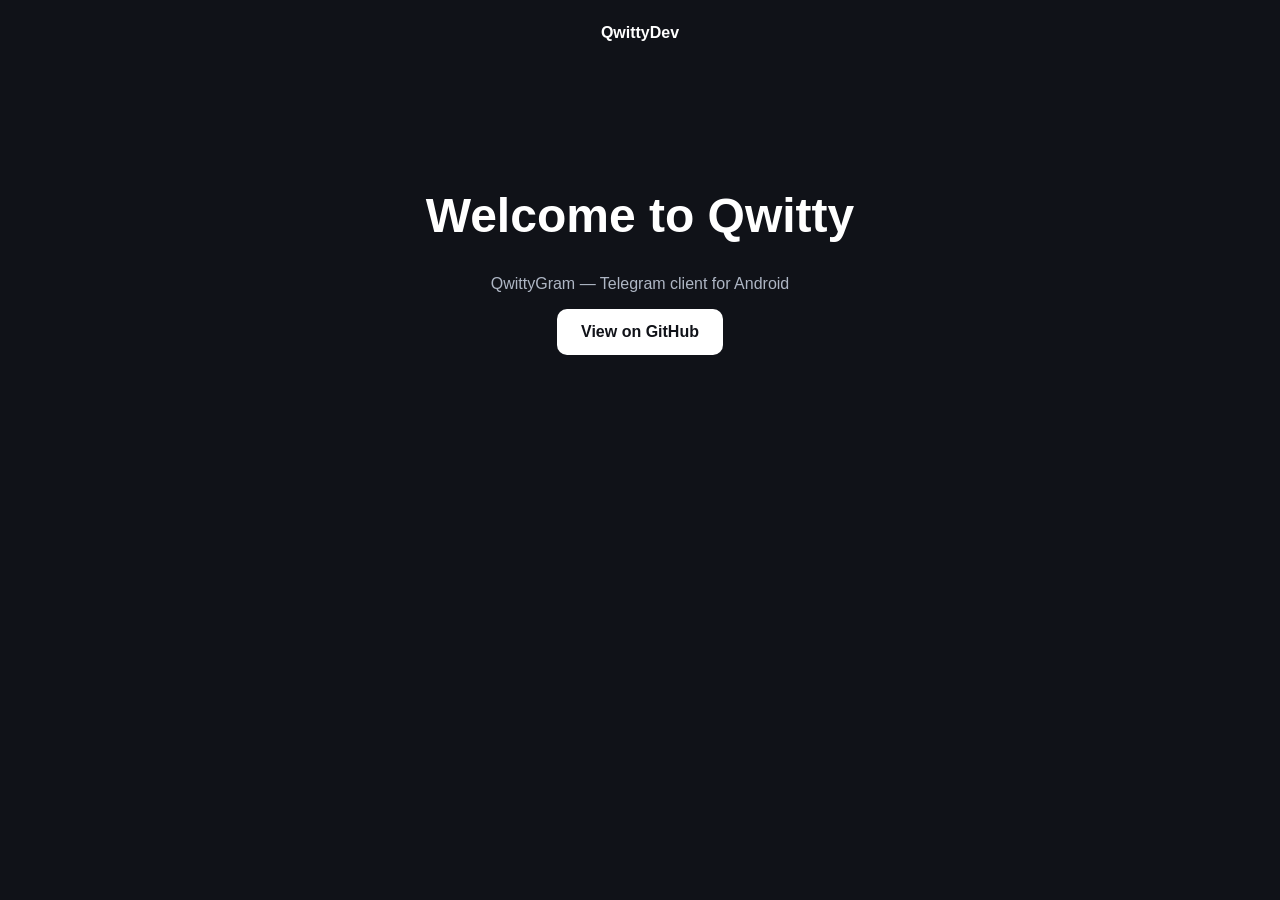
==== index.html @ 85bdf1ce "Create index.html" ====
<!DOCTYPE html>
<html lang="ru">
<head>
  <meta charset="UTF-8">
  <meta name="viewport" content="width=device-width, initial-scale=1">
  <title>Qwitty — Official Website</title>
  <meta name="description" content="QwittyGram — Telegram-клиент для Android. Новости, загрузки и документация.">
  <style>
    body {
      margin: 0;
      font-family: Arial, sans-serif;
      background: #101218;
      color: white;
      text-align: center;
    }
    nav { padding: 24px; font-weight: bold; }
    main { padding: 90px 20px; }
    h1 { font-size: 48px; }
    p { color: #aeb6c4; }
    a.button {
      display: inline-block;
      background: white;
      color: #101218;
      padding: 14px 24px;
      border-radius: 10px;
      text-decoration: none;
      font-weight: bold;
    }
  </style>
</head>
<body>
  <nav>QwittyDev</nav>
  <main>
    <h1>Welcome to Qwitty</h1>
    <p>QwittyGram — Telegram client for Android</p>
    <a class="button" href="https://github.com/QwittyDev">
      View on GitHub
    </a>
  </main>
</body>
</html>
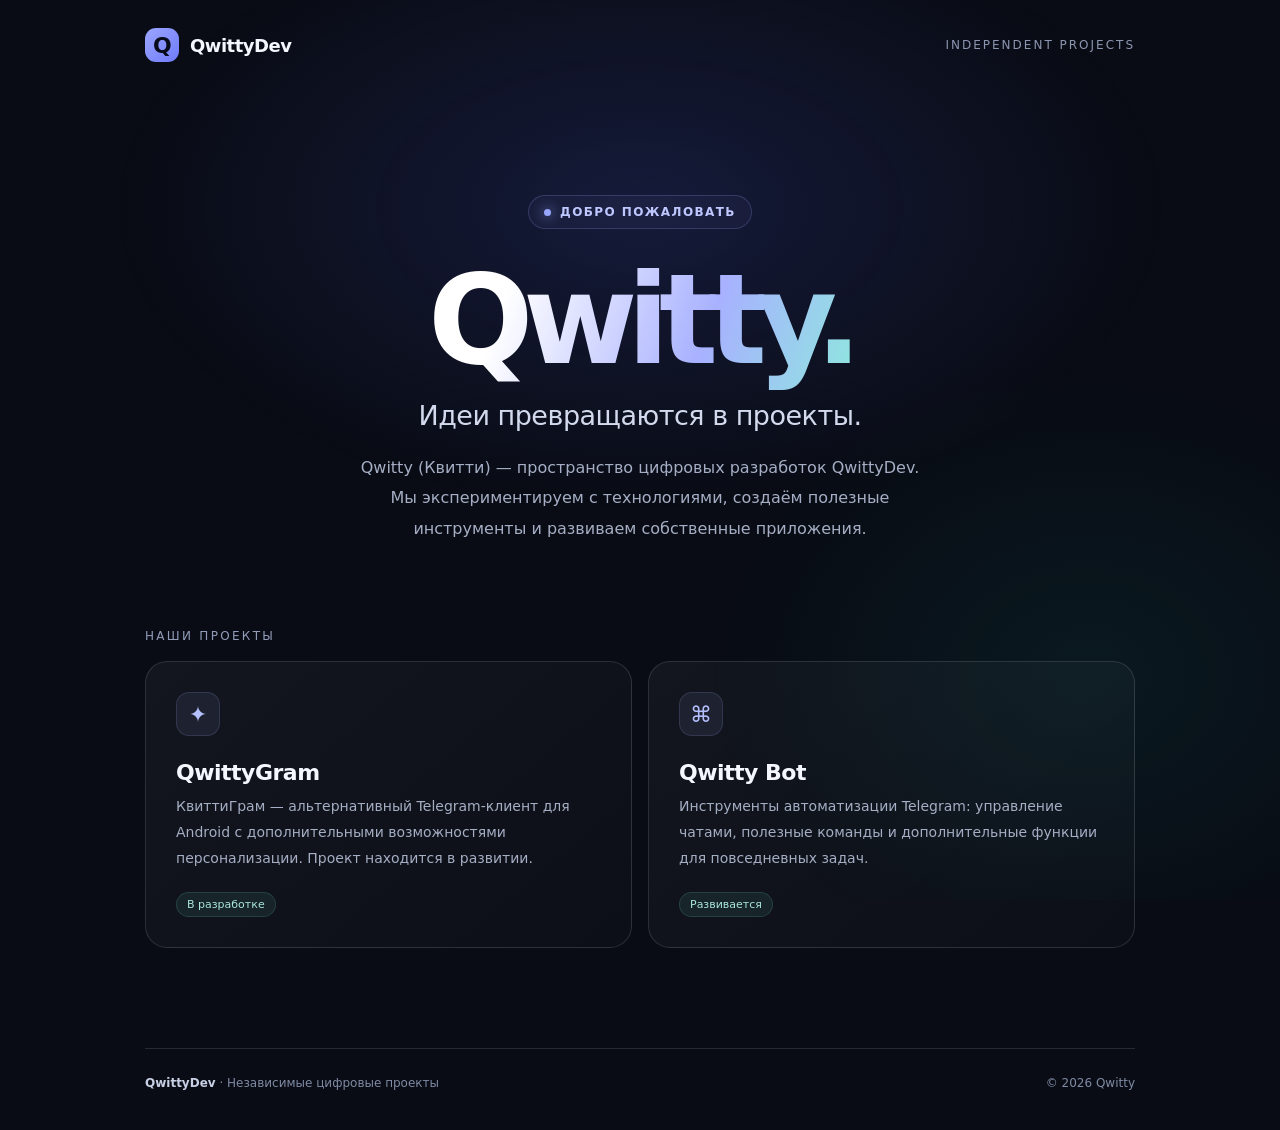
==== commit 99578fa3: "Add files via upload" ====
--- a/index.html
+++ b/index.html
@@ -1,42 +1,48 @@
-
 <!DOCTYPE html>
 <html lang="ru">
 <head>
   <meta charset="UTF-8">
   <meta name="viewport" content="width=device-width, initial-scale=1">
-  <title>Qwitty — Official Website</title>
-  <meta name="description" content="QwittyGram — Telegram-клиент для Android. Новости, загрузки и документация.">
+  <meta name="theme-color" content="#090c14">
+  <meta name="description" content="Qwitty (Квитти) — независимые цифровые проекты QwittyDev. Узнайте о QwittyGram, Telegram-клиенте для Android, и других разработках.">
+  <meta name="robots" content="index, follow">
+  <link rel="canonical" href="https://qwittydev.github.io/">
+  <meta property="og:type" content="website">
+  <meta property="og:title" content="Qwitty — Квитти | QwittyDev">
+  <meta property="og:description" content="QwittyGram и другие цифровые проекты QwittyDev.">
+  <meta property="og:url" content="https://qwittydev.github.io/">
+  <title>Qwitty — Квитти | Официальный сайт QwittyDev</title>
   <style>
-    body {
-      margin: 0;
-      font-family: Arial, sans-serif;
-      background: #101218;
-      color: white;
-      text-align: center;
-    }
-    nav { padding: 24px; font-weight: bold; }
-    main { padding: 90px 20px; }
-    h1 { font-size: 48px; }
-    p { color: #aeb6c4; }
-    a.button {
-      display: inline-block;
-      background: white;
-      color: #101218;
-      padding: 14px 24px;
-      border-radius: 10px;
-      text-decoration: none;
-      font-weight: bold;
-    }
+    :root{color-scheme:dark;--text:#f5f7ff;--muted:#a5aec4;--line:#ffffff20}
+    *{box-sizing:border-box}html{scroll-behavior:smooth}body{margin:0;min-height:100vh;background:#090c14;color:var(--text);font-family:Inter,ui-sans-serif,system-ui,-apple-system,"Segoe UI",sans-serif;overflow-x:hidden}
+    body:before{content:"";position:fixed;inset:0;pointer-events:none;background:radial-gradient(ellipse 55% 45% at 50% 23%,#5463f82b,transparent 75%),radial-gradient(ellipse 40% 45% at 85% 75%,#17b9bd13,transparent 75%)}
+    .wrap{position:relative;max-width:1040px;margin:auto;padding:0 25px}header{display:flex;align-items:center;justify-content:space-between;padding:28px 0} .brand{display:flex;align-items:center;gap:11px;font-size:18px;font-weight:800;letter-spacing:-.5px}.mark{display:grid;place-items:center;width:34px;height:34px;border-radius:11px;background:linear-gradient(135deg,#9ca6ff,#6e7bfa);color:#080b19;font-size:22px;font-weight:900}.header-note{font-size:12px;letter-spacing:2px;text-transform:uppercase;color:#8d96b0}
+    main{padding:105px 0 85px;text-align:center}.eyebrow{display:inline-flex;align-items:center;gap:9px;border:1px solid #a0aafa35;background:#a0aafa0c;border-radius:99px;padding:9px 15px;color:#bec7ff;font-size:12px;font-weight:650;letter-spacing:1.4px;text-transform:uppercase}.dot{height:7px;width:7px;background:#99a6ff;border-radius:50%;box-shadow:0 0 13px #99a6ff}
+    h1{font-size:clamp(64px,12vw,124px);letter-spacing:-.085em;line-height:1.08;margin:25px 0 12px;font-weight:850}.gradient{background:linear-gradient(110deg,#fff 20%,#a8b1ff 65%,#8fe6df);-webkit-background-clip:text;background-clip:text;color:transparent}.sub{font-size:clamp(19px,3vw,27px);font-weight:500;color:#d4daee;letter-spacing:-.5px;margin:0 0 22px}.intro{max-width:570px;margin:0 auto;color:var(--muted);font-size:16px;line-height:1.9}
+    .section-label{font-size:12px;text-transform:uppercase;letter-spacing:2.3px;color:#929cb9;text-align:left;margin:0 0 18px}.cards{display:grid;grid-template-columns:repeat(2,minmax(0,1fr));gap:16px;margin-bottom:100px}.card{text-align:left;padding:30px;border:1px solid var(--line);background:linear-gradient(140deg,#ffffff0b,#ffffff04);border-radius:22px;backdrop-filter:blur(10px);transition:transform .25s,border-color .25s}.card:hover{transform:translateY(-4px);border-color:#9ca6ff70}.symbol{display:grid;place-items:center;width:44px;height:44px;background:#a6b1ff16;color:#b5c0ff;border:1px solid #a6b1ff27;border-radius:13px;font-size:22px}.card h2{font-size:22px;letter-spacing:-.5px;margin:24px 0 9px}.card p{color:var(--muted);font-size:14px;line-height:1.85;margin:0}.status{display:inline-block;color:#a9e8db;background:#66d8c716;border:1px solid #66d8c72a;padding:5px 10px;border-radius:30px;font-size:11px;margin-top:20px}
+    footer{border-top:1px solid var(--line);padding:27px 0 40px;display:flex;align-items:center;justify-content:space-between;gap:12px;color:#7f8aa4;font-size:12px}footer strong{color:#c8d0e5;font-weight:650}
+    @media(max-width:620px){header{padding:20px 0}.header-note{font-size:10px;letter-spacing:1px}main{padding:95px 0 75px}.cards{grid-template-columns:1fr;margin-bottom:65px}.card{padding:25px}footer{flex-direction:column;text-align:center}.intro{font-size:15px}}
+    @media(prefers-reduced-motion:no-preference){main,.cards{animation:rise .75s both}.cards{animation-delay:.15s}@keyframes rise{from{opacity:0;transform:translateY(18px)}to{opacity:1;transform:translateY(0)}}}
   </style>
 </head>
 <body>
-  <nav>QwittyDev</nav>
-  <main>
-    <h1>Welcome to Qwitty</h1>
-    <p>QwittyGram — Telegram client for Android</p>
-    <a class="button" href="https://github.com/QwittyDev">
-      View on GitHub
-    </a>
-  </main>
+  <div class="wrap">
+    <header><div class="brand"><div class="mark" aria-hidden="true">Q</div>QwittyDev</div><div class="header-note">Independent projects</div></header>
+    <main>
+      <div class="eyebrow"><span class="dot"></span> Добро пожаловать</div>
+      <h1><span class="gradient">Qwitty.</span></h1>
+      <p class="sub">Идеи превращаются в проекты.</p>
+      <p class="intro">Qwitty (Квитти) — пространство цифровых разработок QwittyDev. Мы экспериментируем с технологиями, создаём полезные инструменты и развиваем собственные приложения.</p>
+    </main>
+    <section aria-label="Проекты Qwitty">
+      <p class="section-label">Наши проекты</p>
+      <div class="cards">
+        <article class="card"><div class="symbol" aria-hidden="true">✦</div><h2>QwittyGram</h2><p>КвиттиГрам — альтернативный Telegram-клиент для Android с дополнительными возможностями персонализации. Проект находится в развитии.</p><span class="status">В разработке</span></article>
+        <article class="card"><div class="symbol" aria-hidden="true">⌘</div><h2>Qwitty Bot</h2><p>Инструменты автоматизации Telegram: управление чатами, полезные команды и дополнительные функции для повседневных задач.</p><span class="status">Развивается</span></article>
+      </div>
+    </section>
+    <footer><span><strong>QwittyDev</strong> · Независимые цифровые проекты</span><span>© <span id="year">2026</span> Qwitty</span></footer>
+  </div>
+  <script>document.getElementById('year').textContent=new Date().getFullYear();</script>
 </body>
 </html>
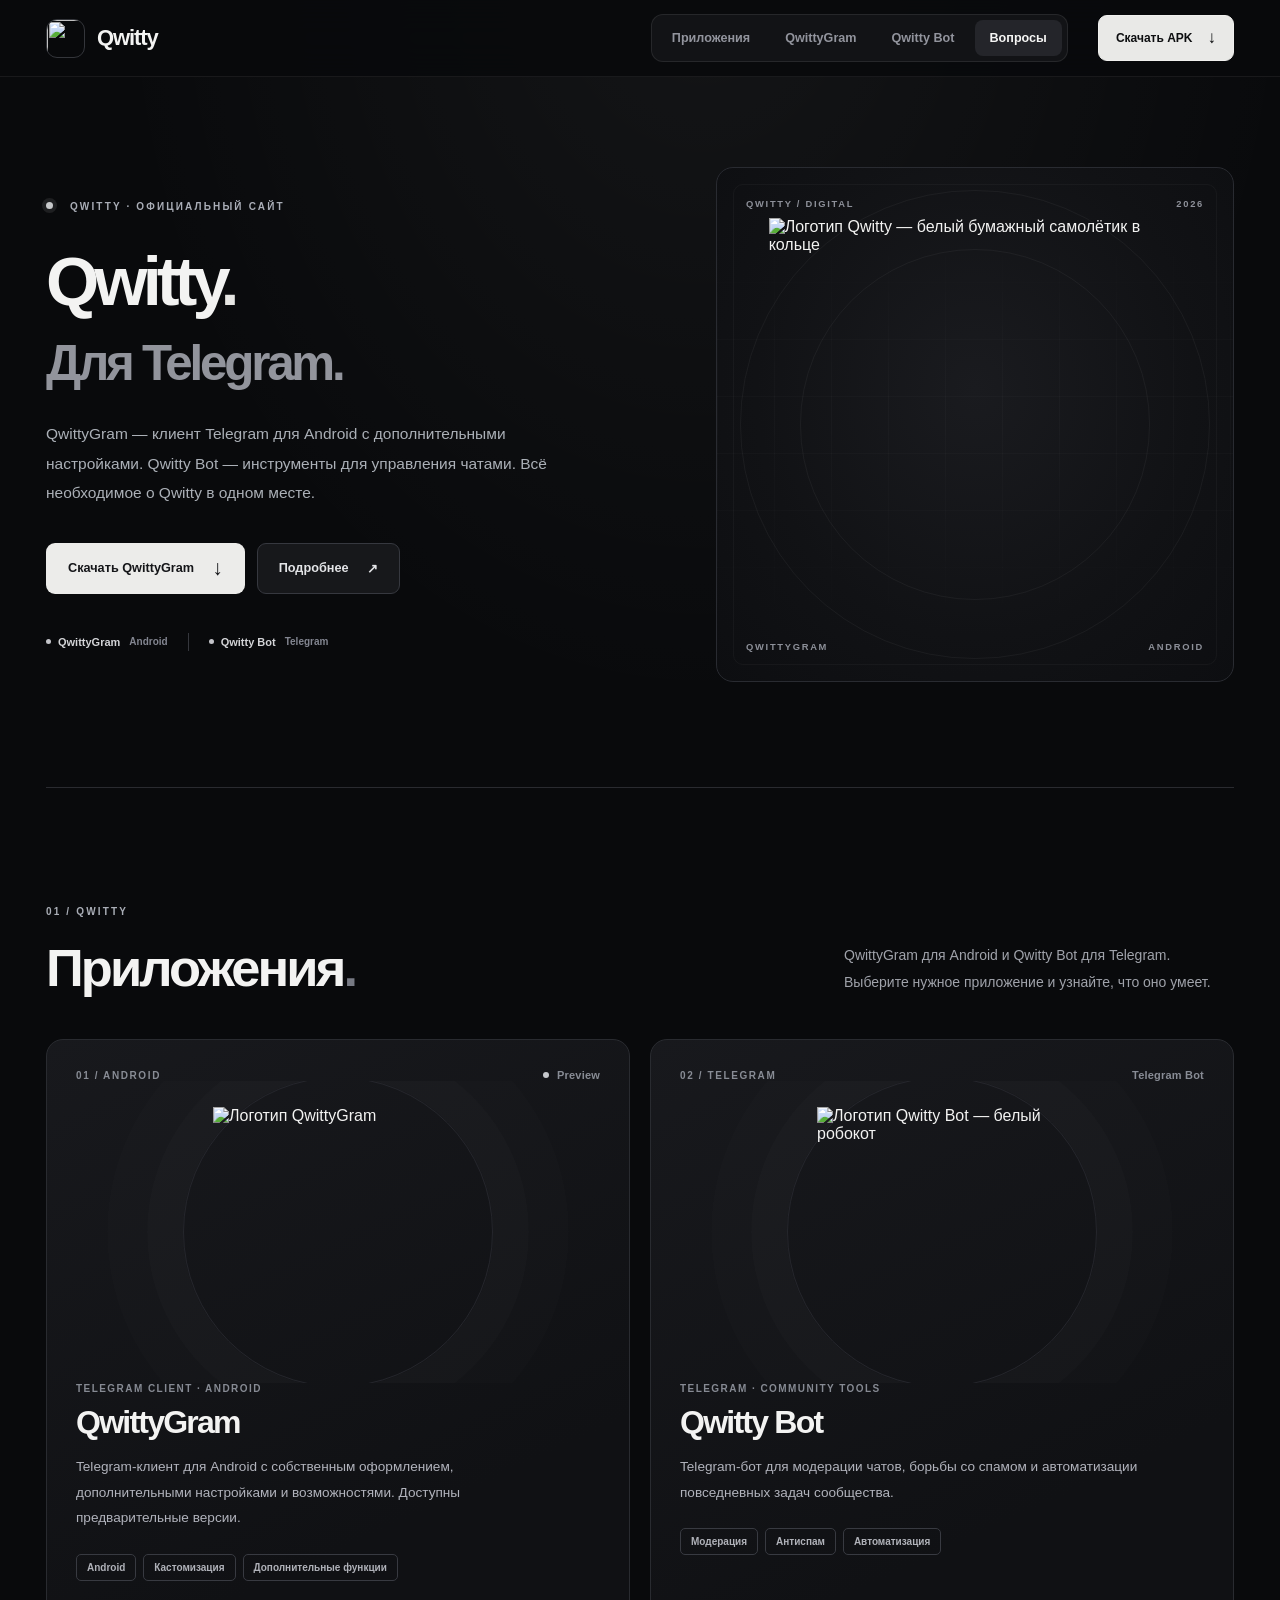
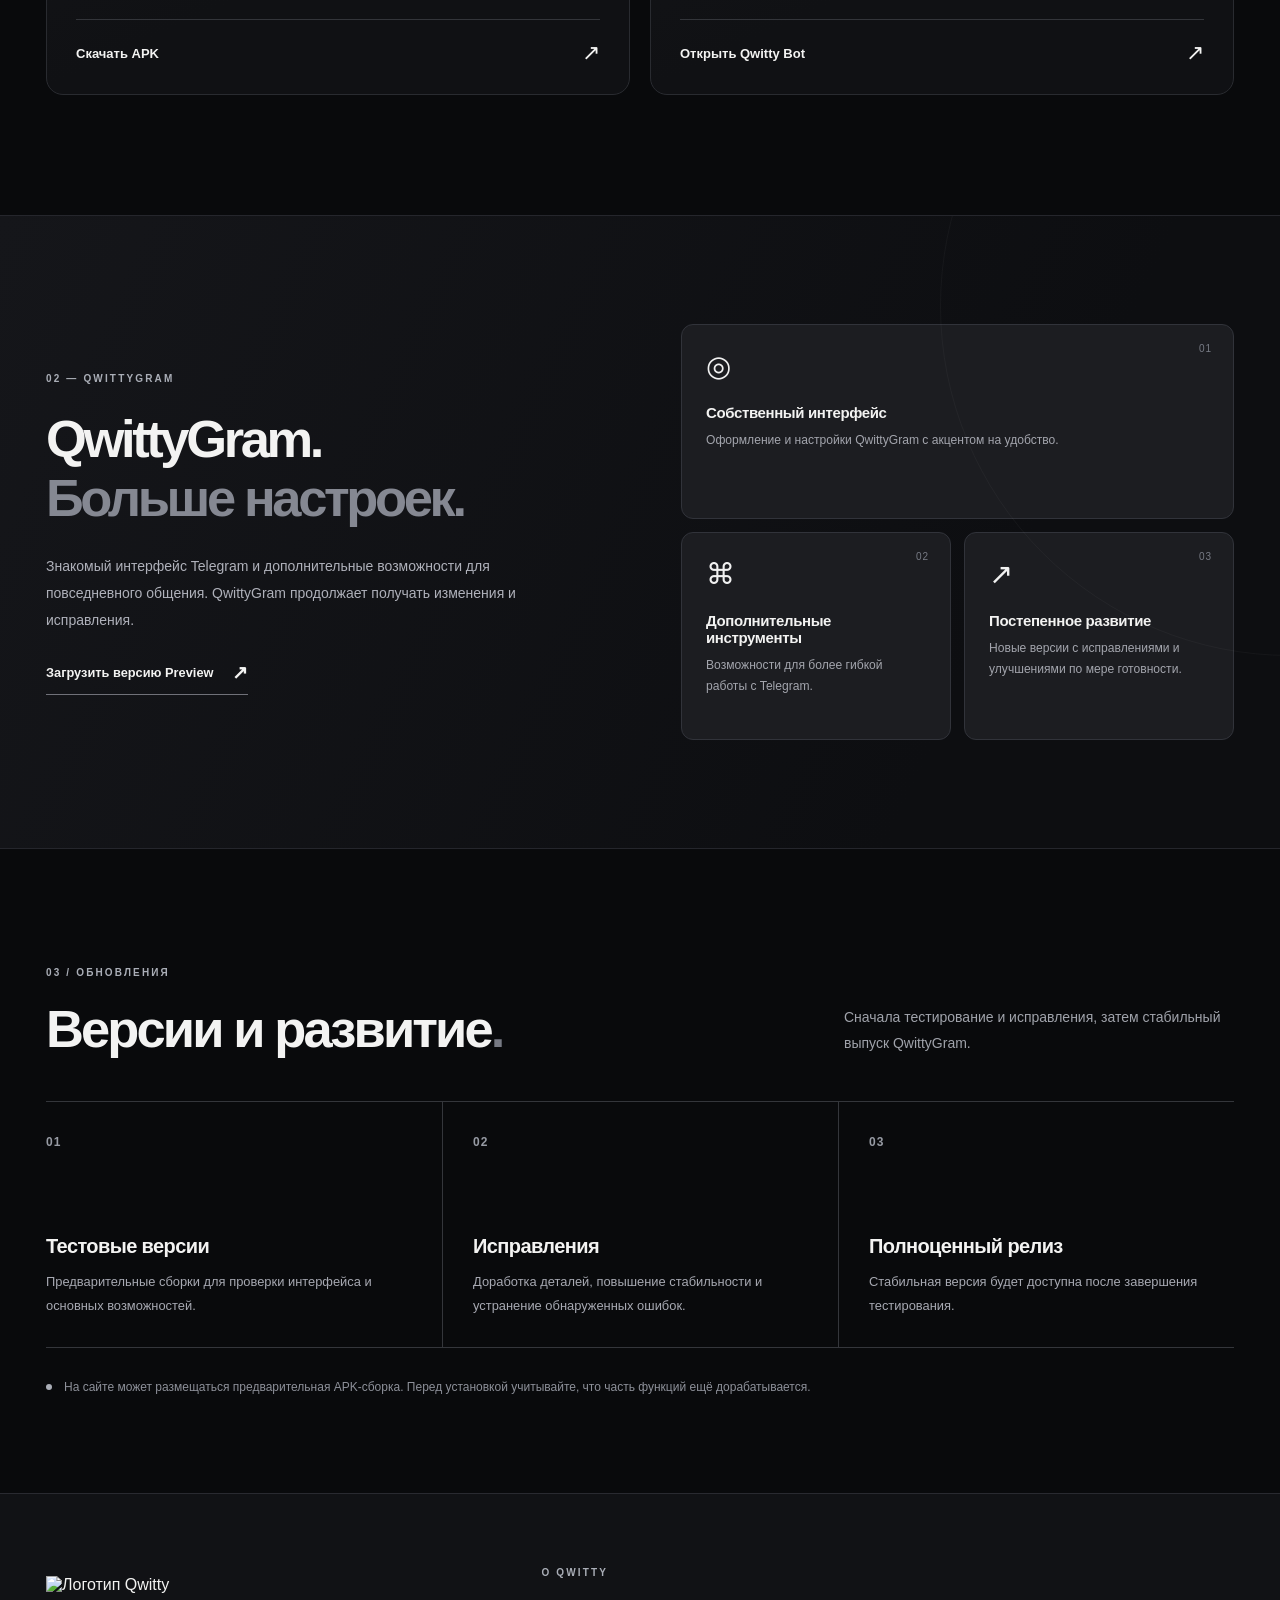
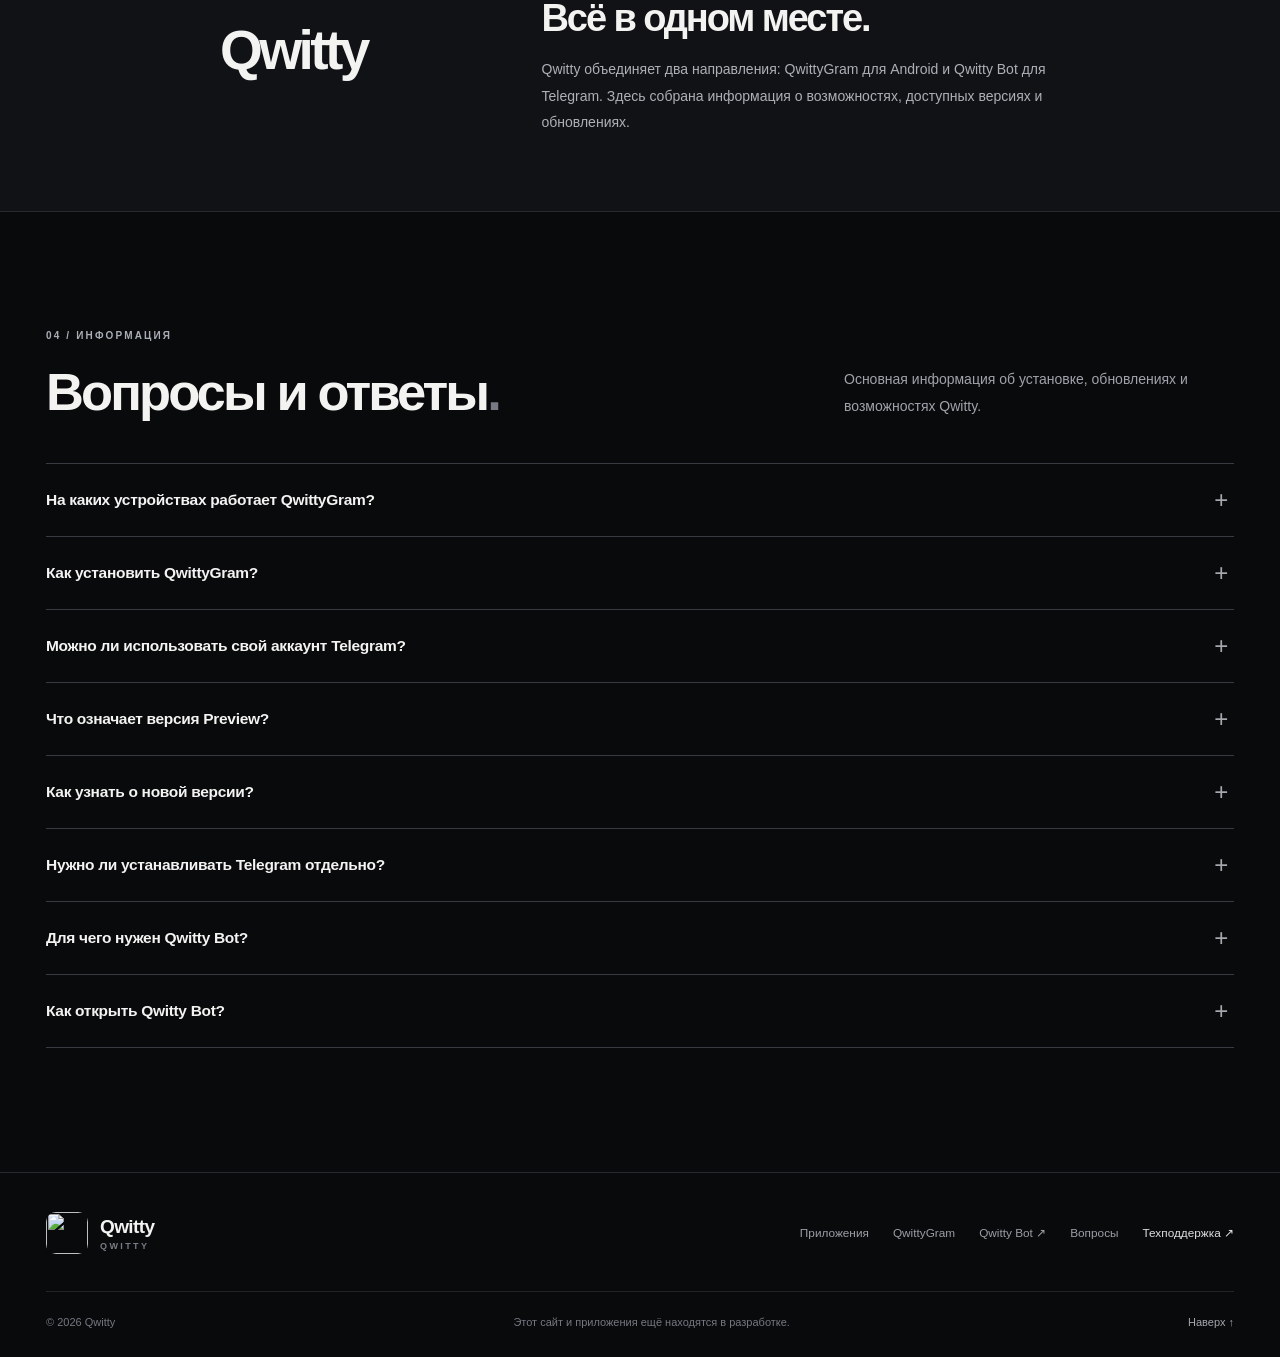
==== commit 5ff74e73: "Add files via upload" ====
--- a/index.html
+++ b/index.html
@@ -1,48 +1,146 @@
-<!DOCTYPE html>
+<!doctype html>
 <html lang="ru">
 <head>
-  <meta charset="UTF-8">
-  <meta name="viewport" content="width=device-width, initial-scale=1">
-  <meta name="theme-color" content="#090c14">
-  <meta name="description" content="Qwitty (Квитти) — независимые цифровые проекты QwittyDev. Узнайте о QwittyGram, Telegram-клиенте для Android, и других разработках.">
-  <meta name="robots" content="index, follow">
-  <link rel="canonical" href="https://qwittydev.github.io/">
-  <meta property="og:type" content="website">
-  <meta property="og:title" content="Qwitty — Квитти | QwittyDev">
-  <meta property="og:description" content="QwittyGram и другие цифровые проекты QwittyDev.">
-  <meta property="og:url" content="https://qwittydev.github.io/">
-  <title>Qwitty — Квитти | Официальный сайт QwittyDev</title>
-  <style>
-    :root{color-scheme:dark;--text:#f5f7ff;--muted:#a5aec4;--line:#ffffff20}
-    *{box-sizing:border-box}html{scroll-behavior:smooth}body{margin:0;min-height:100vh;background:#090c14;color:var(--text);font-family:Inter,ui-sans-serif,system-ui,-apple-system,"Segoe UI",sans-serif;overflow-x:hidden}
-    body:before{content:"";position:fixed;inset:0;pointer-events:none;background:radial-gradient(ellipse 55% 45% at 50% 23%,#5463f82b,transparent 75%),radial-gradient(ellipse 40% 45% at 85% 75%,#17b9bd13,transparent 75%)}
-    .wrap{position:relative;max-width:1040px;margin:auto;padding:0 25px}header{display:flex;align-items:center;justify-content:space-between;padding:28px 0} .brand{display:flex;align-items:center;gap:11px;font-size:18px;font-weight:800;letter-spacing:-.5px}.mark{display:grid;place-items:center;width:34px;height:34px;border-radius:11px;background:linear-gradient(135deg,#9ca6ff,#6e7bfa);color:#080b19;font-size:22px;font-weight:900}.header-note{font-size:12px;letter-spacing:2px;text-transform:uppercase;color:#8d96b0}
-    main{padding:105px 0 85px;text-align:center}.eyebrow{display:inline-flex;align-items:center;gap:9px;border:1px solid #a0aafa35;background:#a0aafa0c;border-radius:99px;padding:9px 15px;color:#bec7ff;font-size:12px;font-weight:650;letter-spacing:1.4px;text-transform:uppercase}.dot{height:7px;width:7px;background:#99a6ff;border-radius:50%;box-shadow:0 0 13px #99a6ff}
-    h1{font-size:clamp(64px,12vw,124px);letter-spacing:-.085em;line-height:1.08;margin:25px 0 12px;font-weight:850}.gradient{background:linear-gradient(110deg,#fff 20%,#a8b1ff 65%,#8fe6df);-webkit-background-clip:text;background-clip:text;color:transparent}.sub{font-size:clamp(19px,3vw,27px);font-weight:500;color:#d4daee;letter-spacing:-.5px;margin:0 0 22px}.intro{max-width:570px;margin:0 auto;color:var(--muted);font-size:16px;line-height:1.9}
-    .section-label{font-size:12px;text-transform:uppercase;letter-spacing:2.3px;color:#929cb9;text-align:left;margin:0 0 18px}.cards{display:grid;grid-template-columns:repeat(2,minmax(0,1fr));gap:16px;margin-bottom:100px}.card{text-align:left;padding:30px;border:1px solid var(--line);background:linear-gradient(140deg,#ffffff0b,#ffffff04);border-radius:22px;backdrop-filter:blur(10px);transition:transform .25s,border-color .25s}.card:hover{transform:translateY(-4px);border-color:#9ca6ff70}.symbol{display:grid;place-items:center;width:44px;height:44px;background:#a6b1ff16;color:#b5c0ff;border:1px solid #a6b1ff27;border-radius:13px;font-size:22px}.card h2{font-size:22px;letter-spacing:-.5px;margin:24px 0 9px}.card p{color:var(--muted);font-size:14px;line-height:1.85;margin:0}.status{display:inline-block;color:#a9e8db;background:#66d8c716;border:1px solid #66d8c72a;padding:5px 10px;border-radius:30px;font-size:11px;margin-top:20px}
-    footer{border-top:1px solid var(--line);padding:27px 0 40px;display:flex;align-items:center;justify-content:space-between;gap:12px;color:#7f8aa4;font-size:12px}footer strong{color:#c8d0e5;font-weight:650}
-    @media(max-width:620px){header{padding:20px 0}.header-note{font-size:10px;letter-spacing:1px}main{padding:95px 0 75px}.cards{grid-template-columns:1fr;margin-bottom:65px}.card{padding:25px}footer{flex-direction:column;text-align:center}.intro{font-size:15px}}
-    @media(prefers-reduced-motion:no-preference){main,.cards{animation:rise .75s both}.cards{animation-delay:.15s}@keyframes rise{from{opacity:0;transform:translateY(18px)}to{opacity:1;transform:translateY(0)}}}
-  </style>
+<meta charset="utf-8"/>
+<meta content="width=device-width, initial-scale=1" name="viewport"/>
+<meta content="#090a0c" name="theme-color"/>
+<meta content="dark" name="color-scheme"/>
+<meta content="Qwitty (Квитти) — QwittyGram для Android и Qwitty Bot для Telegram. Описание возможностей, версии приложения и ответы на вопросы." name="description"/>
+<meta content="index, follow, max-image-preview:large" name="robots"/>
+<meta content="Qwitty" name="author"/>
+<meta content="website" property="og:type"/>
+<meta content="ru_RU" property="og:locale"/>
+<meta content="Qwitty" property="og:site_name"/>
+<meta content="Qwitty — QwittyGram и Qwitty Bot" property="og:title"/>
+<meta content="QwittyGram для Android и Qwitty Bot для Telegram. Приложения, обновления и информация." property="og:description"/>
+<meta content="https://qwittydev.github.io/" property="og:url"/>
+<meta content="https://qwittydev.github.io/assets/og-cover.jpg" property="og:image"/>
+<meta content="summary_large_image" name="twitter:card"/>
+<link href="https://qwittydev.github.io/" rel="canonical"/>
+<link href="./assets/favicon.png" rel="icon" type="image/png"/>
+<link href="./assets/favicon.png" rel="apple-touch-icon"/>
+<link as="image" href="./assets/qwittygram.webp" rel="preload" type="image/webp"/>
+<title>Qwitty — Квитти | QwittyGram и Qwitty Bot</title>
+<link href="./style.css" rel="stylesheet"/>
+<script defer="" src="./script.js"></script>
+<script type="application/ld+json">{"@context":"https://schema.org","@type":"WebSite","name":"Qwitty","alternateName":["Квитти","QwittyGram"],"url":"https://qwittydev.github.io/","description":"QwittyGram для Android и Qwitty Bot для Telegram"}</script>
 </head>
 <body>
-  <div class="wrap">
-    <header><div class="brand"><div class="mark" aria-hidden="true">Q</div>QwittyDev</div><div class="header-note">Independent projects</div></header>
-    <main>
-      <div class="eyebrow"><span class="dot"></span> Добро пожаловать</div>
-      <h1><span class="gradient">Qwitty.</span></h1>
-      <p class="sub">Идеи превращаются в проекты.</p>
-      <p class="intro">Qwitty (Квитти) — пространство цифровых разработок QwittyDev. Мы экспериментируем с технологиями, создаём полезные инструменты и развиваем собственные приложения.</p>
-    </main>
-    <section aria-label="Проекты Qwitty">
-      <p class="section-label">Наши проекты</p>
-      <div class="cards">
-        <article class="card"><div class="symbol" aria-hidden="true">✦</div><h2>QwittyGram</h2><p>КвиттиГрам — альтернативный Telegram-клиент для Android с дополнительными возможностями персонализации. Проект находится в развитии.</p><span class="status">В разработке</span></article>
-        <article class="card"><div class="symbol" aria-hidden="true">⌘</div><h2>Qwitty Bot</h2><p>Инструменты автоматизации Telegram: управление чатами, полезные команды и дополнительные функции для повседневных задач.</p><span class="status">Развивается</span></article>
-      </div>
-    </section>
-    <footer><span><strong>QwittyDev</strong> · Независимые цифровые проекты</span><span>© <span id="year">2026</span> Qwitty</span></footer>
-  </div>
-  <script>document.getElementById('year').textContent=new Date().getFullYear();</script>
+<a class="skip-link" href="#content">Перейти к содержимому</a>
+<div aria-hidden="true" class="scroll-progress"></div>
+<header class="header" id="top">
+<div class="container header-inner">
+<a aria-label="Qwitty — главная" class="brand" href="#top">
+<img alt="" height="38" src="./assets/qwittygram.webp" width="38"/><span>Qwitty</span>
+</a>
+<nav aria-label="Основная навигация" class="nav">
+<a href="#products">Приложения</a>
+<a href="#qwittygram">QwittyGram</a>
+<a href="#qwittybot">Qwitty Bot</a>
+<a href="#faq">Вопросы</a>
+</nav>
+<div class="nav-right">
+<a class="header-download apk-link" download="QwittyGram.apk" href="./QwittyGram.apk">Скачать APK <span aria-hidden="true">↓</span></a>
+<button aria-controls="mobile-nav" aria-expanded="false" aria-label="Открыть меню" class="menu-toggle" type="button"><span></span><span></span></button>
+</div>
+</div>
+<nav aria-label="Мобильное меню" class="mobile-nav" hidden="" id="mobile-nav">
+<a href="#products">Приложения</a><a href="#qwittygram">QwittyGram</a><a href="#qwittybot">Qwitty Bot</a><a href="#faq">Вопросы</a><a class="apk-link" download="QwittyGram.apk" href="./QwittyGram.apk">Скачать APK ↓</a>
+</nav>
+</header>
+<main id="content">
+<section aria-labelledby="hero-heading" class="hero container">
+<div class="hero-copy fade-in">
+<div class="section-kicker"><span class="signal"></span> QWITTY · ОФИЦИАЛЬНЫЙ САЙТ</div>
+<h1 id="hero-heading">Qwitty<span class="hero-separator">.</span><br/><span>Для Telegram.</span></h1>
+<p class="hero-description">QwittyGram — клиент Telegram для Android с дополнительными настройками. Qwitty Bot — инструменты для управления чатами. Всё необходимое о Qwitty в одном месте.</p>
+<div class="hero-actions">
+<a class="btn btn-white apk-link" download="QwittyGram.apk" href="./QwittyGram.apk">Скачать QwittyGram <span aria-hidden="true" class="download-icon">↓</span></a>
+<a class="btn btn-dark" href="#products">Подробнее <span aria-hidden="true">↗</span></a>
+</div>
+<div aria-label="Направления Qwitty" class="hero-meta"><span><span class="meta-bullet"></span> QwittyGram <small>Android</small></span><span class="hero-meta-divider"></span><span><span class="meta-bullet"></span> Qwitty Bot <small>Telegram</small></span></div>
+</div>
+<div aria-label="Логотип Qwitty" class="hero-image fade-in">
+<div class="hero-image-top"><span>QWITTY / DIGITAL</span><span>2026</span></div>
+<div class="orb orb-one"></div><div class="orb orb-two"></div>
+<img alt="Логотип Qwitty — белый бумажный самолётик в кольце" height="560" src="./assets/qwittygram.webp" width="560"/>
+<div class="hero-image-bottom"><span>QWITTYGRAM</span><span>ANDROID</span></div>
+</div>
+</section>
+<div class="container"><div class="fine-divider"></div></div>
+<section class="section container products-section" id="products">
+<div class="section-head reveal"><div><p class="section-kicker">01 / QWITTY</p><h2>Приложения<span class="muted-period">.</span></h2></div><p class="section-intro">QwittyGram для Android и Qwitty Bot для Telegram. Выберите нужное приложение и узнайте, что оно умеет.</p></div>
+<div class="product-cards">
+<article class="product-card card-gram reveal">
+<div class="card-top"><span>01 / ANDROID</span><span class="card-status"><span class="mini-dot"></span> Preview</span></div>
+<div class="card-art gram-art"><div class="art-ring"></div><img alt="Логотип QwittyGram" height="300" loading="lazy" src="./assets/qwittygram.webp" width="300"/></div>
+<div class="card-content"><p class="overline">TELEGRAM CLIENT · ANDROID</p><h3>QwittyGram</h3><p>Telegram-клиент для Android с собственным оформлением, дополнительными настройками и возможностями. Доступны предварительные версии.</p>
+<div class="chips"><span>Android</span><span>Кастомизация</span><span>Дополнительные функции</span></div>
+<a class="card-action apk-link" download="QwittyGram.apk" href="./QwittyGram.apk">Скачать APK <span aria-hidden="true">↗</span></a>
+</div>
+</article>
+<article class="product-card card-bot reveal" id="qwittybot">
+<div class="card-top"><span>02 / TELEGRAM</span><span class="card-status">Telegram Bot</span></div>
+<div class="card-art bot-art"><div class="art-ring"></div><img alt="Логотип Qwitty Bot — белый робокот" height="300" loading="lazy" src="./assets/qwittybot.webp" width="300"/></div>
+<div class="card-content"><p class="overline">TELEGRAM · COMMUNITY TOOLS</p><h3>Qwitty Bot</h3><p>Telegram-бот для модерации чатов, борьбы со спамом и автоматизации повседневных задач сообщества.</p>
+<div class="chips"><span>Модерация</span><span>Антиспам</span><span>Автоматизация</span></div>
+<a class="card-action" href="https://t.me/Qwitty_bot" rel="noopener noreferrer" target="_blank">Открыть Qwitty Bot <span aria-hidden="true">↗</span></a>
+</div>
+</article>
+</div>
+</section>
+<section class="spotlight-section" id="qwittygram">
+<div class="container spotlight-layout">
+<div class="spotlight-copy reveal">
+<p class="section-kicker">02 — QWITTYGRAM</p>
+<h2>QwittyGram.<br/><span>Больше настроек.</span></h2>
+<p class="spotlight-lead">Знакомый интерфейс Telegram и дополнительные возможности для повседневного общения. QwittyGram продолжает получать изменения и исправления.</p>
+<a class="text-arrow apk-link" download="QwittyGram.apk" href="./QwittyGram.apk">Загрузить версию Preview <span aria-hidden="true">↗</span></a>
+</div>
+<div class="spotlight-panels reveal">
+<div class="feature-panel"><span class="feature-number">01</span><div class="feature-icon">◎</div><h3>Собственный интерфейс</h3><p>Оформление и настройки QwittyGram с акцентом на удобство.</p></div>
+<div class="feature-panel"><span class="feature-number">02</span><div class="feature-icon">⌘</div><h3>Дополнительные инструменты</h3><p>Возможности для более гибкой работы с Telegram.</p></div>
+<div class="feature-panel"><span class="feature-number">03</span><div class="feature-icon">↗</div><h3>Постепенное развитие</h3><p>Новые версии с исправлениями и улучшениями по мере готовности.</p></div>
+</div>
+</div>
+</section>
+<section class="section container process-section" id="development">
+<div class="section-head reveal"><div><p class="section-kicker">03 / ОБНОВЛЕНИЯ</p><h2>Версии и развитие<span class="muted-period">.</span></h2></div><p class="section-intro">Сначала тестирование и исправления, затем стабильный выпуск QwittyGram.</p></div>
+<div class="process-grid">
+<article class="process-card reveal"><span class="process-num">01</span><div><h3>Тестовые версии</h3><p>Предварительные сборки для проверки интерфейса и основных возможностей.</p></div></article>
+<article class="process-card reveal"><span class="process-num">02</span><div><h3>Исправления</h3><p>Доработка деталей, повышение стабильности и устранение обнаруженных ошибок.</p></div></article>
+<article class="process-card reveal"><span class="process-num">03</span><div><h3>Полноценный релиз</h3><p>Стабильная версия будет доступна после завершения тестирования.</p></div></article>
+</div>
+<div class="notice-inline reveal"><div class="notice-indicator"></div><p>На сайте может размещаться предварительная APK-сборка. Перед установкой учитывайте, что часть функций ещё дорабатывается.</p></div>
+</section>
+<section aria-label="О Qwitty" class="identity-section">
+<div class="container identity-layout">
+<div class="identity-brand reveal"><img alt="Логотип Qwitty" height="154" loading="lazy" src="./assets/qwittygram.webp" width="154"/><span>Qwitty</span></div>
+<div class="identity-copy reveal"><p class="section-kicker">О QWITTY</p><h2>Всё в одном месте.</h2><p>Qwitty объединяет два направления: QwittyGram для Android и Qwitty Bot для Telegram. Здесь собрана информация о возможностях, доступных версиях и обновлениях.</p></div>
+</div>
+</section>
+<section class="section container faq-section" id="faq">
+<div class="section-head reveal"><div><p class="section-kicker">04 / ИНФОРМАЦИЯ</p><h2>Вопросы и ответы<span class="muted-period">.</span></h2></div><p class="section-intro">Основная информация об установке, обновлениях и возможностях Qwitty.</p></div>
+<div class="faq-list reveal">
+<details><summary>На каких устройствах работает QwittyGram?<span aria-hidden="true" class="faq-symbol">+</span></summary><div class="faq-answer">QwittyGram предназначен для устройств на Android. Поддерживаемые версии Android могут отличаться в зависимости от сборки.</div></details>
+<details><summary>Как установить QwittyGram?<span aria-hidden="true" class="faq-symbol">+</span></summary><div class="faq-answer">Скачайте APK с этого сайта, откройте его на Android и подтвердите установку. При необходимости система попросит разрешить установку из выбранного источника.</div></details>
+<details><summary>Можно ли использовать свой аккаунт Telegram?<span aria-hidden="true" class="faq-symbol">+</span></summary><div class="faq-answer">Да, QwittyGram работает как альтернативный клиент Telegram. Вход выполняется через авторизацию Telegram, которая может потребовать подтверждение аккаунта.</div></details>
+<details><summary>Что означает версия Preview?<span aria-hidden="true" class="faq-symbol">+</span></summary><div class="faq-answer">Это предварительная сборка. Отдельные функции могут меняться или работать нестабильно. Стабильный выпуск появится после тестирования.</div></details>
+<details><summary>Как узнать о новой версии?<span aria-hidden="true" class="faq-symbol">+</span></summary><div class="faq-answer">Актуальная сборка QwittyGram будет размещаться здесь. Проверяйте версию приложения перед установкой обновления.</div></details>
+<details><summary>Нужно ли устанавливать Telegram отдельно?<span aria-hidden="true" class="faq-symbol">+</span></summary><div class="faq-answer">Для обычной работы QwittyGram отдельное приложение Telegram не требуется. При этом оба клиента могут использовать один и тот же аккаунт.</div></details>
+<details><summary>Для чего нужен Qwitty Bot?<span aria-hidden="true" class="faq-symbol">+</span></summary><div class="faq-answer">Qwitty Bot помогает с модерацией Telegram-сообществ, антиспамом и автоматизацией действий в чатах.</div></details>
+<details><summary>Как открыть Qwitty Bot?<span aria-hidden="true" class="faq-symbol">+</span></summary><div class="faq-answer">Перейдите в Telegram по адресу <a href="https://t.me/Qwitty_bot" rel="noopener noreferrer" target="_blank">@Qwitty_bot ↗</a> и нажмите «Запустить».</div></details>
+</div>
+</section>
+
+</main>
+<footer class="footer">
+<div class="container footer-main">
+<a class="footer-brand" href="#top"><img alt="" height="42" src="./assets/qwittygram.webp" width="42"/><span>Qwitty<small>QWITTY</small></span></a>
+<nav aria-label="Ссылки внизу сайта" class="footer-links"><a href="#products">Приложения</a><a href="#qwittygram">QwittyGram</a><a href="https://t.me/Qwitty_bot" rel="noopener noreferrer" target="_blank">Qwitty Bot ↗</a><a href="#faq">Вопросы</a><a href="https://t.me/QwittySupport" rel="noopener noreferrer" target="_blank">Техподдержка ↗</a></nav>
+</div>
+<div class="container footer-bottom"><span>© <span id="year">2026</span> Qwitty</span><span>Этот сайт и приложения ещё находятся в разработке.</span><a href="#top">Наверх ↑</a></div>
+</footer>
+<div aria-live="polite" class="toast" hidden="" id="toast" role="status"></div>
 </body>
-</html>
+</html>
--- a/style.css
+++ b/style.css
@@ -0,0 +1,61 @@
+:root{--bg:#090a0c;--panel:#121316;--panel2:#17181c;--line:#2a2b30;--text:#f3f3f2;--muted:#a1a3ab;--quiet:#747781;--paper:#ececea;--max:1196px;scroll-behavior:smooth}
+*,*::before,*::after{box-sizing:border-box}
+html{scroll-padding-top:100px}
+body{margin:0;color:var(--text);background:var(--bg);font-family:Inter,"Segoe UI",Arial,Helvetica,sans-serif;-webkit-font-smoothing:antialiased;overflow-x:hidden}
+body::before{content:"";position:absolute;inset:0 0 auto;pointer-events:none;height:850px;background:radial-gradient(ellipse at 55% -6%,rgba(255,255,255,.047),transparent 60%)}
+body.menu-open{overflow:hidden}
+button,a{font:inherit}a{text-decoration:none;color:inherit}button{cursor:pointer}img{max-width:100%}::selection{color:#070809;background:#efefee}
+:focus-visible{outline:2px solid #efefef;outline-offset:4px}
+.container{width:min(calc(100% - 92px),var(--max));margin-inline:auto}
+.skip-link{position:absolute;left:18px;top:-80px;background:white;color:black;z-index:1000;padding:14px 18px;border-radius:8px}.skip-link:focus{top:12px}
+.scroll-progress{position:fixed;top:0;left:0;width:100%;height:2px;transform:scaleX(0);transform-origin:left;background:#ededeb;z-index:1000}
+.header{position:sticky;top:0;z-index:100;background:rgba(9,10,12,.78);backdrop-filter:blur(18px);-webkit-backdrop-filter:blur(18px);border-bottom:1px solid rgba(255,255,255,.065);transition:background .25s,border-color .25s}
+.header.is-scrolled{background:rgba(9,10,12,.96);border-color:#292a2f}
+.header-inner{height:82px;display:flex;align-items:center;justify-content:space-between;gap:30px}
+.brand{display:flex;align-items:center;gap:11px;white-space:nowrap}.brand img{width:37px;height:37px;border-radius:12px;object-fit:cover}.brand>span:nth-child(2){font-size:21px;font-weight:760;letter-spacing:-.9px}.brand-label{font-size:9px;letter-spacing:2px;color:#a0a3ac;margin:4px 0 0 1px;font-weight:750}
+.nav{display:flex;align-items:center;gap:35px;margin-left:auto}.nav a{font-size:12.5px;font-weight:580;color:#acafb6;transition:color .2s}.nav a:hover{color:white}
+.nav-right{display:flex;align-items:center;gap:16px}.header-support{border:1px solid #3b3c41;border-radius:9px;padding:11px 16px;font-weight:690;font-size:12px;white-space:nowrap;transition:background .2s,border .2s}.header-support:hover{background:#232429;border-color:#717279}.header-support span{font-size:15px;padding-left:10px;font-weight:400}.menu-toggle{display:none}.mobile-nav[hidden],.toast[hidden]{display:none!important}
+.section-kicker{font-weight:750;color:#aaaeb7;font-size:10px;letter-spacing:2.15px;text-transform:uppercase;line-height:1.7;margin:0}.signal{display:inline-block;width:7px;height:7px;border-radius:50%;background:#c6c8ca;box-shadow:0 0 0 4px rgba(255,255,255,.085);margin-right:12px;vertical-align:1px}
+.hero{display:grid;grid-template-columns:1.08fr .92fr;gap:62px;align-items:center;min-height:745px;padding-top:82px;padding-bottom:100px;position:relative}
+.hero-copy h1{font-size:clamp(57px,5.45vw,81px);line-height:1.08;letter-spacing:-.073em;max-width:700px;margin:29px 0 28px;font-weight:780}.hero-copy h1 span{color:#91939b}.hero-description{max-width:525px;color:#abb0b7;font-size:15.7px;line-height:1.92;margin:0}
+.hero-actions{display:flex;gap:12px;flex-wrap:wrap;margin-top:38px}.btn{min-height:51px;border-radius:9px;border:1px solid transparent;display:inline-flex;align-items:center;justify-content:center;gap:18px;padding:0 21px;font-size:12.7px;font-weight:730;white-space:nowrap;transition:background .2s,transform .22s,border-color .2s;user-select:none}.btn:hover{transform:translateY(-2px)}.btn-white{background:var(--paper);color:#151619}.btn-white:hover{background:#fff}.btn-dark{background:#17181b;border-color:#36383f;color:#e3e4e7}.btn-dark:hover{background:#222329;border-color:#5d5f67}.btn .download-icon{font-size:21px;font-weight:350}.hero-footline{display:flex;align-items:center;gap:14px;color:#797c86;font-size:9.5px;font-weight:740;letter-spacing:1.65px;margin-top:40px}.small-dash{width:25px;height:1px;background:#656871}
+.hero-image{position:relative;min-height:515px;display:grid;place-items:center;border:1px solid #292b31;border-radius:17px;background:radial-gradient(ellipse at 50% 45%,#1b1c20 0%,#111215 52%,#0e0f12 100%);isolation:isolate;overflow:hidden}
+.hero-image::before{content:"";position:absolute;inset:0;background-image:linear-gradient(rgba(255,255,255,.025) 1px, transparent 1px),linear-gradient(90deg,rgba(255,255,255,.025) 1px,transparent 1px);background-size:57px 57px;mask-image:linear-gradient(to bottom,transparent 7%,black 48%,transparent 97%);z-index:-1}
+.hero-image::after{content:"";position:absolute;inset:16px;border:1px solid rgba(255,255,255,.035);border-radius:10px;pointer-events:none}
+.hero-image>img{width:83%;height:auto;object-fit:contain;mix-blend-mode:lighten;filter:drop-shadow(0 20px 40px #000a);transition:transform .7s cubic-bezier(.2,.7,.2,1)}.hero-image:hover>img{transform:scale(1.04) rotate(-1deg)}
+.hero-image-top,.hero-image-bottom{position:absolute;z-index:3;left:29px;right:29px;display:flex;justify-content:space-between;color:#8d9099;letter-spacing:1.7px;font-size:9.4px;font-weight:730}.hero-image-top{top:30px}.hero-image-bottom{bottom:29px}.orb{position:absolute;width:68%;aspect-ratio:1;border-radius:50%;border:1px solid rgba(255,255,255,.048)}.orb-two{width:91%}
+.fine-divider{height:1px;background:var(--line)}
+.section{padding-top:115px;padding-bottom:120px}.section-head{display:flex;justify-content:space-between;gap:30px;align-items:end;margin-bottom:41px}.section-head h2{font-size:clamp(40px,4.1vw,59px);letter-spacing:-.065em;line-height:1.15;margin:18px 0 0;font-weight:750}.muted-period{color:#777a84}.section-intro{margin:0 0 3px;max-width:370px;font-size:14px;line-height:1.9;color:#a0a3ab}
+.product-cards{display:grid;grid-template-columns:repeat(2,minmax(0,1fr));gap:20px}.product-card{background:linear-gradient(155deg,#18191d,#101114 70%);border:1px solid #292b30;border-radius:17px;overflow:hidden;display:flex;flex-direction:column;min-height:656px;transition:border-color .25s,transform .3s,box-shadow .3s}.product-card:hover{border-color:#5c5f67;transform:translateY(-4px);box-shadow:0 22px 48px #0004}.card-top{display:flex;justify-content:space-between;align-items:center;padding:29px 29px 0;gap:14px;color:#888c95;letter-spacing:1.6px;font-size:10px;font-weight:750}.card-status{display:inline-flex;gap:8px;align-items:center;letter-spacing:.2px;font-size:11px;text-transform:none}.mini-dot{height:6px;width:6px;background:#c6c8cd;border-radius:50%}
+.card-art{height:302px;display:grid;place-items:center;position:relative;overflow:hidden}.card-art img{width:min(250px,58%);height:auto;z-index:1;mix-blend-mode:lighten;transition:transform .55s}.product-card:hover .card-art img{transform:scale(1.055)}.art-ring{position:absolute;width:310px;height:310px;border:1px solid #25262c;border-radius:50%;box-shadow:0 0 0 36px rgba(255,255,255,.012),0 0 0 76px rgba(255,255,255,.009)}.card-content{display:flex;flex-direction:column;flex:1;padding:0 29px 28px}.overline{font-size:10px;color:#868a93;letter-spacing:1.45px;font-weight:700;margin:0 0 10px}.card-content h3{font-size:32px;letter-spacing:-.055em;margin:0 0 13px}.card-content>p:not(.overline){font-size:13.6px;line-height:1.87;color:#b1b3bc;max-width:460px;margin:0 0 23px}.chips{display:flex;gap:7px;flex-wrap:wrap;margin-bottom:25px}.chips span{border:1px solid #383a41;padding:7px 10px;border-radius:5px;color:#b0b2b9;font-size:10px;font-weight:650}.card-action{margin-top:auto;border-top:1px solid #33353a;padding-top:20px;display:flex;align-items:center;justify-content:space-between;font-size:13px;font-weight:730}.card-action span{font-size:22px;font-weight:400;transition:transform .2s}.card-action:hover span{transform:translate(3px,-3px)}
+.spotlight-section{border-top:1px solid #25262c;border-bottom:1px solid #25262c;background:linear-gradient(115deg,#15161a,#0d0e11 75%);position:relative;overflow:hidden}.spotlight-section::after{content:"";position:absolute;width:700px;height:700px;border:1px solid rgba(255,255,255,.035);border-radius:50%;right:-360px;top:-260px;pointer-events:none}.spotlight-layout{display:grid;grid-template-columns:1fr 1fr;gap:82px;align-items:center;padding-block:108px}.spotlight-copy h2{font-size:clamp(40px,4.1vw,57px);line-height:1.13;letter-spacing:-.064em;margin:22px 0 25px}.spotlight-copy h2 span{color:#858892}.spotlight-lead{color:#afb1ba;line-height:1.95;font-size:14px;max-width:480px;margin:0 0 26px}.text-arrow{font-size:12.8px;font-weight:700;display:inline-flex;align-items:center;gap:19px;border-bottom:1px solid #707179;padding-bottom:10px}.text-arrow span{font-size:19px;transition:transform .2s}.text-arrow:hover span{transform:translate(3px,-3px)}.spotlight-panels{display:grid;grid-template-columns:1fr 1fr;gap:13px}.feature-panel{min-height:208px;background:#1c1d21;border:1px solid #31333a;border-radius:12px;padding:24px;position:relative;transition:background .2s,border-color .2s}.feature-panel:hover{background:#23242a;border-color:#5c5d64}.feature-panel:first-child{grid-column:1/-1;min-height:195px}.feature-number{position:absolute;right:21px;top:18px;color:#777b85;letter-spacing:1px;font-size:10px}.feature-icon{font-size:29px;color:#f1f1f1;line-height:1.2;margin-bottom:20px;font-weight:300}.feature-panel h3{font-size:15px;margin:0 0 9px;letter-spacing:-.025em}.feature-panel p{font-size:12.1px;line-height:1.75;color:#a3a5ad;margin:0}
+.process-section{padding-bottom:95px}.process-grid{display:grid;grid-template-columns:repeat(3,minmax(0,1fr));gap:0;border-top:1px solid #34363b;border-bottom:1px solid #34363b}.process-card{min-height:245px;padding:33px 25px 29px 0;display:flex;flex-direction:column;justify-content:space-between;gap:34px}.process-card+.process-card{border-left:1px solid #34363b;padding-left:30px}.process-num{font-size:12px;font-weight:700;color:#979ba4;letter-spacing:1px}.process-card h3{font-size:20px;letter-spacing:-.03em;margin:0 0 12px}.process-card p{font-size:12.9px;line-height:1.83;color:#a7a9b2;margin:0}.notice-inline{margin-top:29px;display:flex;gap:12px;align-items:flex-start}.notice-indicator{width:6px;height:6px;border-radius:50%;margin-top:7px;flex:none;background:#aaaeb7}.notice-inline p{margin:0;font-size:12px;color:#8d9099;line-height:1.8}
+.identity-section{background:#111215;border-top:1px solid #292a30;border-bottom:1px solid #292a30}.identity-layout{padding-top:70px;padding-bottom:75px;display:grid;grid-template-columns:.92fr 1.08fr;gap:80px;align-items:center}.identity-brand{display:flex;align-items:center;gap:26px}.identity-brand img{width:148px;height:148px;mix-blend-mode:lighten}.identity-brand>span{font-size:clamp(34px,3.9vw,58px);font-weight:800;letter-spacing:-.065em}.identity-dev{display:block;font-size:11px;letter-spacing:3.6px;color:#9da0a8;margin-top:2px}.identity-copy h2{font-size:39px;letter-spacing:-.055em;margin:16px 0}.identity-copy p:last-child{color:#aeb0b8;line-height:1.9;font-size:14px;margin:0;max-width:545px}
+.faq-section{padding-bottom:112px}.faq-list{border-top:1px solid #383a41}.faq-list details{border-bottom:1px solid #383a41}.faq-list summary{list-style:none;cursor:pointer;display:flex;justify-content:space-between;align-items:center;gap:20px;padding:24px 6px 24px 0;font-size:15.5px;font-weight:660;letter-spacing:-.02em;transition:color .2s}.faq-list summary::-webkit-details-marker{display:none}.faq-list summary:hover{color:#bfc0c6}.faq-symbol{font-size:24px;font-weight:300;color:#a7a8af;transition:transform .2s}.faq-list details[open] .faq-symbol{transform:rotate(45deg)}.faq-answer{color:#b0b2ba;max-width:760px;font-size:13.5px;line-height:1.9;padding:0 45px 23px 0}.faq-answer a{color:#fff;text-decoration:underline;text-underline-offset:4px}
+.support-section{padding-bottom:110px}.support-panel{background:#eeeeec;color:#121317;border-radius:16px;padding:52px 60px;display:flex;align-items:center;justify-content:space-between;gap:50px}.support-eyebrow{font-size:10px;color:#71757c;letter-spacing:2px;font-weight:760;margin:0 0 17px}.support-panel h2{font-size:clamp(39px,4.3vw,58px);letter-spacing:-.065em;margin:0 0 15px}.support-panel p:not(.support-eyebrow){font-size:13.7px;color:#626670;line-height:1.8;max-width:555px;margin:0}.btn-black{background:#151619;color:#f4f4f4;flex:none}.btn-black:hover{background:#37383e}
+.footer{border-top:1px solid #28292e;background:#090a0c}.footer-main{padding-top:39px;padding-bottom:37px;display:flex;justify-content:space-between;gap:30px;align-items:center}.footer-brand{display:flex;gap:12px;align-items:center}.footer-brand img{border-radius:10px;width:42px;height:42px}.footer-brand>span{font-size:19px;letter-spacing:-.6px;font-weight:740}.footer-brand small{display:block;font-size:9px;letter-spacing:1.7px;color:#787c85;margin-top:3px}.footer-links{display:flex;gap:24px;flex-wrap:wrap}.footer-links a{font-size:11.8px;color:#9c9ea6;transition:color .2s}.footer-links a:hover{color:white}.footer-bottom{border-top:1px solid #232428;padding-top:24px;padding-bottom:29px;display:flex;align-items:center;justify-content:space-between;gap:20px;flex-wrap:wrap;color:#757882;font-size:11px}.footer-bottom a{color:#a4a7af}.toast{position:fixed;right:24px;bottom:24px;max-width:min(410px,calc(100vw - 32px));background:#eaeae9;color:#141518;border-radius:10px;padding:17px 20px;z-index:200;box-shadow:0 15px 35px #0006;font-size:13px;line-height:1.65}
+.motion-enabled .reveal,.motion-enabled .fade-in{opacity:0;transform:translateY(22px);transition:opacity .72s cubic-bezier(.2,.7,.2,1),transform .72s cubic-bezier(.2,.7,.2,1)}.motion-enabled .reveal.visible,.motion-enabled .fade-in.visible{opacity:1;transform:none}.hero-image.fade-in{transition-delay:.09s}.product-card:nth-child(2){transition-delay:.09s}
+@media(min-width:1550px){.hero{min-height:785px}}
+@media(max-width:1100px){.container{width:min(calc(100% - 64px),var(--max))}.nav{gap:20px}.hero{gap:30px}.hero-copy h1{font-size:clamp(48px,5.5vw,70px)}.hero-image{min-height:440px}.spotlight-layout{gap:35px}.card-art{height:270px}}
+@media(max-width:820px){.container{width:min(calc(100% - 42px),680px)}.header-inner{height:69px}.nav,.header-support{display:none}.menu-toggle{display:flex;flex-direction:column;gap:6px;align-items:center;justify-content:center;background:#16171a;border:1px solid #383a41;border-radius:8px;height:42px;width:44px}.menu-toggle span{width:20px;height:1.5px;background:#f2f2f2;transition:transform .2s}.menu-toggle[aria-expanded="true"] span:first-child{transform:translateY(3.75px) rotate(45deg)}.menu-toggle[aria-expanded="true"] span:last-child{transform:translateY(-3.75px) rotate(-45deg)}.mobile-nav:not([hidden]){position:absolute;left:0;right:0;top:69px;display:flex;flex-direction:column;gap:0;padding:14px 22px 20px;background:#101114;border-bottom:1px solid #2f3036;box-shadow:0 15px 30px #0007}.mobile-nav a{padding:16px 10px;font-size:14px;color:#e7e7ea;border-bottom:1px solid #282a30}.mobile-nav a:last-child{border-bottom:0}.hero{grid-template-columns:1fr;min-height:auto;padding-top:74px;padding-bottom:82px;gap:48px}.hero-copy h1{max-width:670px;font-size:clamp(48px,8.4vw,75px)}.hero-image{min-height:445px}.section{padding-top:87px;padding-bottom:94px}.section-head{align-items:start;flex-direction:column;gap:19px}.section-intro{max-width:560px}.product-cards{gap:15px}.product-card{min-height:620px}.card-content{padding:0 20px 24px}.card-top{padding:24px 20px 0}.card-art{height:230px}.card-art img{width:min(230px,67%)}.card-content h3{font-size:29px}.spotlight-layout{grid-template-columns:1fr;padding-block:85px;gap:42px}.feature-panel{min-height:200px}.feature-panel:first-child{min-height:175px}.identity-layout{grid-template-columns:1fr;gap:35px;padding-block:70px}.identity-brand img{width:114px;height:114px}.identity-copy h2{font-size:35px}.support-panel{padding:42px 35px;gap:25px;align-items:start;flex-direction:column}.footer-main{align-items:start;flex-direction:column}}
+@media(max-width:560px){.container{width:calc(100% - 34px)}.brand img{width:34px;height:34px}.hero{padding-top:61px;padding-bottom:65px;gap:37px}.hero-copy h1{font-size:clamp(45px,11.7vw,64px);line-height:1.07;letter-spacing:-.072em;margin:23px 0}.hero-description{font-size:14.2px;line-height:1.84}.hero-actions{flex-direction:column;align-items:stretch;margin-top:30px}.btn{width:100%}.hero-footline{margin-top:27px}.hero-image{min-height:0;height:calc(100vw - 38px);max-height:440px;border-radius:14px}.hero-image>img{width:83%}.hero-image-top,.hero-image-bottom{font-size:8px;left:19px;right:19px}.hero-image-top{top:23px}.hero-image-bottom{bottom:22px}.section{padding-top:76px;padding-bottom:76px}.section-head{margin-bottom:28px}.section-head h2,.spotlight-copy h2{font-size:clamp(37px,10.7vw,49px)}.section-intro{font-size:13.2px}.product-cards{grid-template-columns:1fr;gap:17px}.product-card{min-height:0}.card-art{height:270px}.card-content{padding:0 24px 26px}.card-top{padding:25px 24px 0}.card-content>p:not(.overline){font-size:13px}.card-content h3{font-size:30px}.spotlight-layout{padding-block:74px}.spotlight-lead{font-size:13.2px}.spotlight-panels{grid-template-columns:1fr}.feature-panel,.feature-panel:first-child{grid-column:auto;min-height:170px}.feature-icon{margin-bottom:14px}.process-grid{grid-template-columns:1fr}.process-card,.process-card+.process-card{min-height:0;flex-direction:row;gap:28px;justify-content:flex-start;padding:26px 0;border-left:0}.process-card+.process-card{border-top:1px solid #34363b}.process-card .process-num{flex:none;width:25px}.process-card h3{margin-bottom:9px}.notice-inline{margin-top:26px}.identity-layout{gap:28px}.identity-brand img{height:100px;width:100px}.identity-brand>span{font-size:39px}.faq-list summary{font-size:14px;padding-block:22px}.faq-answer{font-size:13px}.support-panel{padding:37px 26px;border-radius:13px}.support-panel h2{font-size:42px}.footer-main{gap:25px}.footer-links{display:grid;grid-template-columns:repeat(2,minmax(0,1fr));gap:17px 28px}.footer-bottom{align-items:flex-start;flex-direction:column;gap:9px}.toast{bottom:12px;right:12px}}
+@media(prefers-reduced-motion:reduce){*,*::before,*::after{scroll-behavior:auto!important;animation-duration:.01ms!important;transition-duration:.01ms!important}.reveal,.fade-in{opacity:1;transform:none}}
+
+/* Qwitty v3 — restrained visual refinements */
+.header-inner{height:76px}.header{background:rgba(9,10,12,.88)}
+.brand{gap:12px}.brand img{width:39px;height:39px;border:1px solid #34363b;border-radius:11px}.brand>span:nth-child(2){font-size:22px;font-weight:790;letter-spacing:-1.1px}
+.nav{gap:5px;margin-left:auto;padding:5px;border:1px solid rgba(255,255,255,.085);background:#121316;border-radius:12px}
+.nav a{font-size:12.6px;font-weight:640;color:#92949d;padding:11px 15px;border-radius:8px;transition:background .22s,color .22s}
+.nav a:hover,.nav a.active{color:#f5f5f4;background:#24252a}
+.header-download{display:inline-flex;align-items:center;gap:15px;justify-content:center;border:1px solid #f0f0ee;color:#0d0e10;background:#e9e9e7;padding:12px 17px;border-radius:9px;font-size:12px;font-weight:750;white-space:nowrap;transition:background .2s,transform .2s}
+.header-download:hover{background:#fff;transform:translateY(-1px)}.header-download span{font-size:17px;font-weight:400}
+.hero{min-height:710px;padding-top:75px;padding-bottom:90px}.hero-copy h1{font-size:clamp(55px,5.35vw,79px);letter-spacing:-.072em;margin:30px 0 25px;line-height:1.09}.hero-copy h1>span:not(.hero-separator){color:#92949c;font-size:.72em;letter-spacing:-.065em}.hero-copy h1 .hero-separator{color:#e6e6e3}
+.hero-description{font-size:15.5px;line-height:1.9;max-width:522px}.hero-meta{display:flex;align-items:center;gap:20px;flex-wrap:wrap;margin-top:39px;color:#d4d5d8;font-size:11px;font-weight:700}.hero-meta>span{display:flex;align-items:center;gap:7px}.hero-meta small{color:#838691;font-size:10px;font-weight:600;margin-left:2px}.meta-bullet{width:5px;height:5px;background:#c4c5ca;border-radius:50%}.hero-meta .hero-meta-divider{height:18px;width:1px;background:#35373d;padding:0;margin:0;display:inline-flex}.hero-actions{margin-top:35px}
+.hero-image{min-height:515px;background:radial-gradient(ellipse at 50% 43%,#1a1b1f 0%,#111215 60%,#0d0e11 100%)}
+.hero-image>img{width:80%}.section-head h2{letter-spacing:-.055em}.section-intro{max-width:390px}
+.identity-layout{grid-template-columns:.75fr 1.25fr}.identity-brand>span{font-size:clamp(42px,4.3vw,63px)}.identity-copy h2{font-size:38px}
+.faq-section{padding-bottom:124px}.faq-list summary{padding-block:22px}.faq-list details[open] summary{color:#fff}.faq-answer{padding-bottom:24px}
+.footer-brand small{letter-spacing:2.4px}.footer-links a:last-child{color:#dedfe2}
+@media(max-width:1100px){.nav{gap:0}.nav a{padding:11px 10px;font-size:11.6px}.header-inner{gap:16px}.header-download{padding:11px 12px}}
+@media(max-width:820px){.header-inner{height:69px}.nav,.header-download{display:none}.hero{min-height:auto;padding-top:73px;padding-bottom:80px}.hero-copy h1{font-size:clamp(52px,8vw,72px)}.hero-image{min-height:430px}.mobile-nav:not([hidden]){top:69px}.mobile-nav a:last-child{font-weight:750;color:#fff}.identity-layout{grid-template-columns:1fr}.faq-section{padding-bottom:95px}}
+@media(max-width:560px){.hero{padding-top:60px;padding-bottom:64px}.hero-copy h1{font-size:clamp(47px,12vw,64px);line-height:1.085}.hero-copy h1>span:not(.hero-separator){font-size:.73em}.hero-meta{gap:11px;margin-top:28px}.hero-meta small{font-size:9px}.hero-image{min-height:0}.hero-description{font-size:14px}.faq-section{padding-bottom:80px}.footer-links{grid-template-columns:repeat(2,minmax(0,1fr))}}
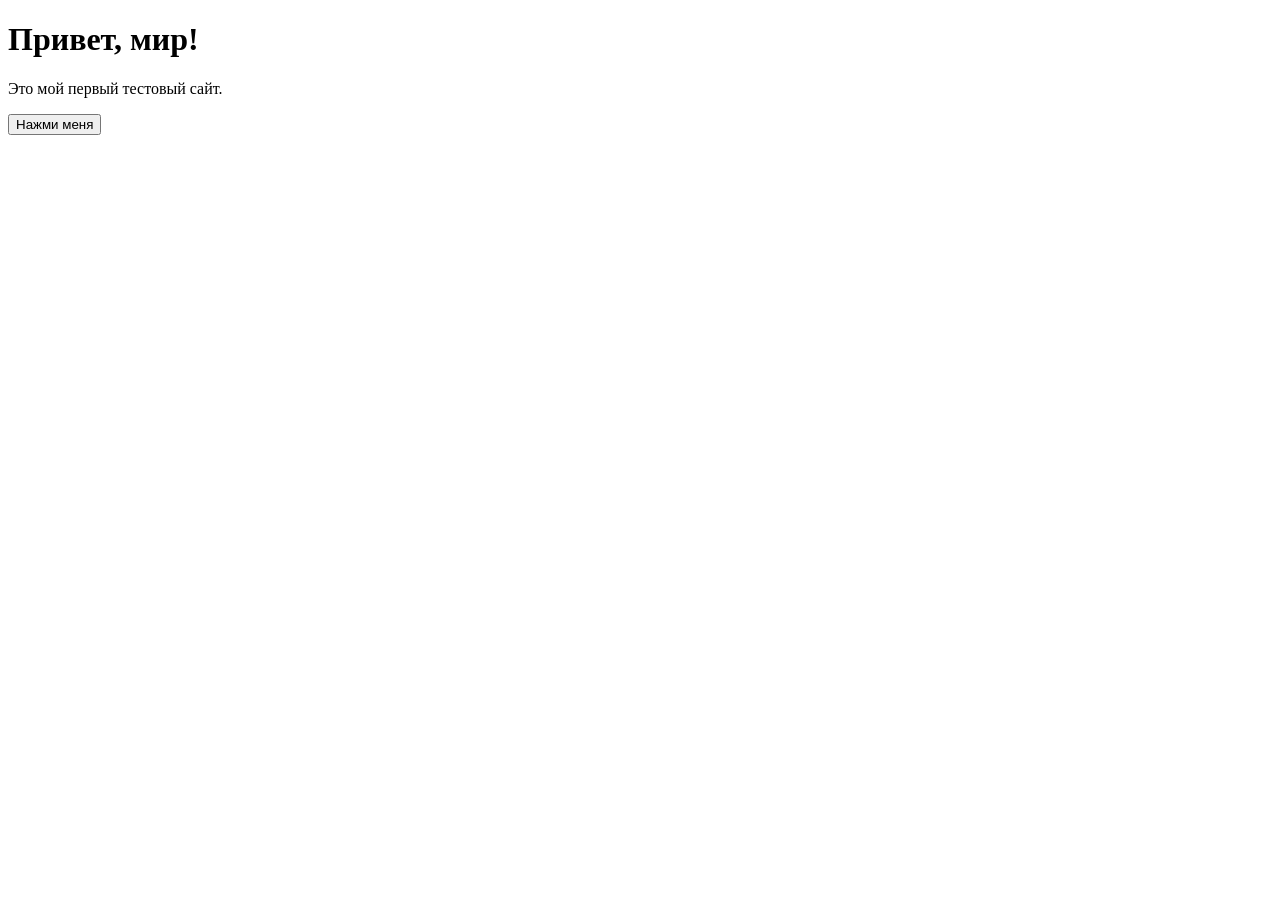
==== commit 427a022d: "Update index.html" ====
--- a/index.html
+++ b/index.html
@@ -1,146 +1,14 @@
-<!doctype html>
+
+<!DOCTYPE html>
 <html lang="ru">
 <head>
-<meta charset="utf-8"/>
-<meta content="width=device-width, initial-scale=1" name="viewport"/>
-<meta content="#090a0c" name="theme-color"/>
-<meta content="dark" name="color-scheme"/>
-<meta content="Qwitty (Квитти) — QwittyGram для Android и Qwitty Bot для Telegram. Описание возможностей, версии приложения и ответы на вопросы." name="description"/>
-<meta content="index, follow, max-image-preview:large" name="robots"/>
-<meta content="Qwitty" name="author"/>
-<meta content="website" property="og:type"/>
-<meta content="ru_RU" property="og:locale"/>
-<meta content="Qwitty" property="og:site_name"/>
-<meta content="Qwitty — QwittyGram и Qwitty Bot" property="og:title"/>
-<meta content="QwittyGram для Android и Qwitty Bot для Telegram. Приложения, обновления и информация." property="og:description"/>
-<meta content="https://qwittydev.github.io/" property="og:url"/>
-<meta content="https://qwittydev.github.io/assets/og-cover.jpg" property="og:image"/>
-<meta content="summary_large_image" name="twitter:card"/>
-<link href="https://qwittydev.github.io/" rel="canonical"/>
-<link href="./assets/favicon.png" rel="icon" type="image/png"/>
-<link href="./assets/favicon.png" rel="apple-touch-icon"/>
-<link as="image" href="./assets/qwittygram.webp" rel="preload" type="image/webp"/>
-<title>Qwitty — Квитти | QwittyGram и Qwitty Bot</title>
-<link href="./style.css" rel="stylesheet"/>
-<script defer="" src="./script.js"></script>
-<script type="application/ld+json">{"@context":"https://schema.org","@type":"WebSite","name":"Qwitty","alternateName":["Квитти","QwittyGram"],"url":"https://qwittydev.github.io/","description":"QwittyGram для Android и Qwitty Bot для Telegram"}</script>
+    <meta charset="UTF-8">
+    <meta name="viewport" content="width=device-width, initial-scale=1.0">
+    <title>Тестовый сайт</title>
 </head>
 <body>
-<a class="skip-link" href="#content">Перейти к содержимому</a>
-<div aria-hidden="true" class="scroll-progress"></div>
-<header class="header" id="top">
-<div class="container header-inner">
-<a aria-label="Qwitty — главная" class="brand" href="#top">
-<img alt="" height="38" src="./assets/qwittygram.webp" width="38"/><span>Qwitty</span>
-</a>
-<nav aria-label="Основная навигация" class="nav">
-<a href="#products">Приложения</a>
-<a href="#qwittygram">QwittyGram</a>
-<a href="#qwittybot">Qwitty Bot</a>
-<a href="#faq">Вопросы</a>
-</nav>
-<div class="nav-right">
-<a class="header-download apk-link" download="QwittyGram.apk" href="./QwittyGram.apk">Скачать APK <span aria-hidden="true">↓</span></a>
-<button aria-controls="mobile-nav" aria-expanded="false" aria-label="Открыть меню" class="menu-toggle" type="button"><span></span><span></span></button>
-</div>
-</div>
-<nav aria-label="Мобильное меню" class="mobile-nav" hidden="" id="mobile-nav">
-<a href="#products">Приложения</a><a href="#qwittygram">QwittyGram</a><a href="#qwittybot">Qwitty Bot</a><a href="#faq">Вопросы</a><a class="apk-link" download="QwittyGram.apk" href="./QwittyGram.apk">Скачать APK ↓</a>
-</nav>
-</header>
-<main id="content">
-<section aria-labelledby="hero-heading" class="hero container">
-<div class="hero-copy fade-in">
-<div class="section-kicker"><span class="signal"></span> QWITTY · ОФИЦИАЛЬНЫЙ САЙТ</div>
-<h1 id="hero-heading">Qwitty<span class="hero-separator">.</span><br/><span>Для Telegram.</span></h1>
-<p class="hero-description">QwittyGram — клиент Telegram для Android с дополнительными настройками. Qwitty Bot — инструменты для управления чатами. Всё необходимое о Qwitty в одном месте.</p>
-<div class="hero-actions">
-<a class="btn btn-white apk-link" download="QwittyGram.apk" href="./QwittyGram.apk">Скачать QwittyGram <span aria-hidden="true" class="download-icon">↓</span></a>
-<a class="btn btn-dark" href="#products">Подробнее <span aria-hidden="true">↗</span></a>
-</div>
-<div aria-label="Направления Qwitty" class="hero-meta"><span><span class="meta-bullet"></span> QwittyGram <small>Android</small></span><span class="hero-meta-divider"></span><span><span class="meta-bullet"></span> Qwitty Bot <small>Telegram</small></span></div>
-</div>
-<div aria-label="Логотип Qwitty" class="hero-image fade-in">
-<div class="hero-image-top"><span>QWITTY / DIGITAL</span><span>2026</span></div>
-<div class="orb orb-one"></div><div class="orb orb-two"></div>
-<img alt="Логотип Qwitty — белый бумажный самолётик в кольце" height="560" src="./assets/qwittygram.webp" width="560"/>
-<div class="hero-image-bottom"><span>QWITTYGRAM</span><span>ANDROID</span></div>
-</div>
-</section>
-<div class="container"><div class="fine-divider"></div></div>
-<section class="section container products-section" id="products">
-<div class="section-head reveal"><div><p class="section-kicker">01 / QWITTY</p><h2>Приложения<span class="muted-period">.</span></h2></div><p class="section-intro">QwittyGram для Android и Qwitty Bot для Telegram. Выберите нужное приложение и узнайте, что оно умеет.</p></div>
-<div class="product-cards">
-<article class="product-card card-gram reveal">
-<div class="card-top"><span>01 / ANDROID</span><span class="card-status"><span class="mini-dot"></span> Preview</span></div>
-<div class="card-art gram-art"><div class="art-ring"></div><img alt="Логотип QwittyGram" height="300" loading="lazy" src="./assets/qwittygram.webp" width="300"/></div>
-<div class="card-content"><p class="overline">TELEGRAM CLIENT · ANDROID</p><h3>QwittyGram</h3><p>Telegram-клиент для Android с собственным оформлением, дополнительными настройками и возможностями. Доступны предварительные версии.</p>
-<div class="chips"><span>Android</span><span>Кастомизация</span><span>Дополнительные функции</span></div>
-<a class="card-action apk-link" download="QwittyGram.apk" href="./QwittyGram.apk">Скачать APK <span aria-hidden="true">↗</span></a>
-</div>
-</article>
-<article class="product-card card-bot reveal" id="qwittybot">
-<div class="card-top"><span>02 / TELEGRAM</span><span class="card-status">Telegram Bot</span></div>
-<div class="card-art bot-art"><div class="art-ring"></div><img alt="Логотип Qwitty Bot — белый робокот" height="300" loading="lazy" src="./assets/qwittybot.webp" width="300"/></div>
-<div class="card-content"><p class="overline">TELEGRAM · COMMUNITY TOOLS</p><h3>Qwitty Bot</h3><p>Telegram-бот для модерации чатов, борьбы со спамом и автоматизации повседневных задач сообщества.</p>
-<div class="chips"><span>Модерация</span><span>Антиспам</span><span>Автоматизация</span></div>
-<a class="card-action" href="https://t.me/Qwitty_bot" rel="noopener noreferrer" target="_blank">Открыть Qwitty Bot <span aria-hidden="true">↗</span></a>
-</div>
-</article>
-</div>
-</section>
-<section class="spotlight-section" id="qwittygram">
-<div class="container spotlight-layout">
-<div class="spotlight-copy reveal">
-<p class="section-kicker">02 — QWITTYGRAM</p>
-<h2>QwittyGram.<br/><span>Больше настроек.</span></h2>
-<p class="spotlight-lead">Знакомый интерфейс Telegram и дополнительные возможности для повседневного общения. QwittyGram продолжает получать изменения и исправления.</p>
-<a class="text-arrow apk-link" download="QwittyGram.apk" href="./QwittyGram.apk">Загрузить версию Preview <span aria-hidden="true">↗</span></a>
-</div>
-<div class="spotlight-panels reveal">
-<div class="feature-panel"><span class="feature-number">01</span><div class="feature-icon">◎</div><h3>Собственный интерфейс</h3><p>Оформление и настройки QwittyGram с акцентом на удобство.</p></div>
-<div class="feature-panel"><span class="feature-number">02</span><div class="feature-icon">⌘</div><h3>Дополнительные инструменты</h3><p>Возможности для более гибкой работы с Telegram.</p></div>
-<div class="feature-panel"><span class="feature-number">03</span><div class="feature-icon">↗</div><h3>Постепенное развитие</h3><p>Новые версии с исправлениями и улучшениями по мере готовности.</p></div>
-</div>
-</div>
-</section>
-<section class="section container process-section" id="development">
-<div class="section-head reveal"><div><p class="section-kicker">03 / ОБНОВЛЕНИЯ</p><h2>Версии и развитие<span class="muted-period">.</span></h2></div><p class="section-intro">Сначала тестирование и исправления, затем стабильный выпуск QwittyGram.</p></div>
-<div class="process-grid">
-<article class="process-card reveal"><span class="process-num">01</span><div><h3>Тестовые версии</h3><p>Предварительные сборки для проверки интерфейса и основных возможностей.</p></div></article>
-<article class="process-card reveal"><span class="process-num">02</span><div><h3>Исправления</h3><p>Доработка деталей, повышение стабильности и устранение обнаруженных ошибок.</p></div></article>
-<article class="process-card reveal"><span class="process-num">03</span><div><h3>Полноценный релиз</h3><p>Стабильная версия будет доступна после завершения тестирования.</p></div></article>
-</div>
-<div class="notice-inline reveal"><div class="notice-indicator"></div><p>На сайте может размещаться предварительная APK-сборка. Перед установкой учитывайте, что часть функций ещё дорабатывается.</p></div>
-</section>
-<section aria-label="О Qwitty" class="identity-section">
-<div class="container identity-layout">
-<div class="identity-brand reveal"><img alt="Логотип Qwitty" height="154" loading="lazy" src="./assets/qwittygram.webp" width="154"/><span>Qwitty</span></div>
-<div class="identity-copy reveal"><p class="section-kicker">О QWITTY</p><h2>Всё в одном месте.</h2><p>Qwitty объединяет два направления: QwittyGram для Android и Qwitty Bot для Telegram. Здесь собрана информация о возможностях, доступных версиях и обновлениях.</p></div>
-</div>
-</section>
-<section class="section container faq-section" id="faq">
-<div class="section-head reveal"><div><p class="section-kicker">04 / ИНФОРМАЦИЯ</p><h2>Вопросы и ответы<span class="muted-period">.</span></h2></div><p class="section-intro">Основная информация об установке, обновлениях и возможностях Qwitty.</p></div>
-<div class="faq-list reveal">
-<details><summary>На каких устройствах работает QwittyGram?<span aria-hidden="true" class="faq-symbol">+</span></summary><div class="faq-answer">QwittyGram предназначен для устройств на Android. Поддерживаемые версии Android могут отличаться в зависимости от сборки.</div></details>
-<details><summary>Как установить QwittyGram?<span aria-hidden="true" class="faq-symbol">+</span></summary><div class="faq-answer">Скачайте APK с этого сайта, откройте его на Android и подтвердите установку. При необходимости система попросит разрешить установку из выбранного источника.</div></details>
-<details><summary>Можно ли использовать свой аккаунт Telegram?<span aria-hidden="true" class="faq-symbol">+</span></summary><div class="faq-answer">Да, QwittyGram работает как альтернативный клиент Telegram. Вход выполняется через авторизацию Telegram, которая может потребовать подтверждение аккаунта.</div></details>
-<details><summary>Что означает версия Preview?<span aria-hidden="true" class="faq-symbol">+</span></summary><div class="faq-answer">Это предварительная сборка. Отдельные функции могут меняться или работать нестабильно. Стабильный выпуск появится после тестирования.</div></details>
-<details><summary>Как узнать о новой версии?<span aria-hidden="true" class="faq-symbol">+</span></summary><div class="faq-answer">Актуальная сборка QwittyGram будет размещаться здесь. Проверяйте версию приложения перед установкой обновления.</div></details>
-<details><summary>Нужно ли устанавливать Telegram отдельно?<span aria-hidden="true" class="faq-symbol">+</span></summary><div class="faq-answer">Для обычной работы QwittyGram отдельное приложение Telegram не требуется. При этом оба клиента могут использовать один и тот же аккаунт.</div></details>
-<details><summary>Для чего нужен Qwitty Bot?<span aria-hidden="true" class="faq-symbol">+</span></summary><div class="faq-answer">Qwitty Bot помогает с модерацией Telegram-сообществ, антиспамом и автоматизацией действий в чатах.</div></details>
-<details><summary>Как открыть Qwitty Bot?<span aria-hidden="true" class="faq-symbol">+</span></summary><div class="faq-answer">Перейдите в Telegram по адресу <a href="https://t.me/Qwitty_bot" rel="noopener noreferrer" target="_blank">@Qwitty_bot ↗</a> и нажмите «Запустить».</div></details>
-</div>
-</section>
-
-</main>
-<footer class="footer">
-<div class="container footer-main">
-<a class="footer-brand" href="#top"><img alt="" height="42" src="./assets/qwittygram.webp" width="42"/><span>Qwitty<small>QWITTY</small></span></a>
-<nav aria-label="Ссылки внизу сайта" class="footer-links"><a href="#products">Приложения</a><a href="#qwittygram">QwittyGram</a><a href="https://t.me/Qwitty_bot" rel="noopener noreferrer" target="_blank">Qwitty Bot ↗</a><a href="#faq">Вопросы</a><a href="https://t.me/QwittySupport" rel="noopener noreferrer" target="_blank">Техподдержка ↗</a></nav>
-</div>
-<div class="container footer-bottom"><span>© <span id="year">2026</span> Qwitty</span><span>Этот сайт и приложения ещё находятся в разработке.</span><a href="#top">Наверх ↑</a></div>
-</footer>
-<div aria-live="polite" class="toast" hidden="" id="toast" role="status"></div>
+    <h1>Привет, мир!</h1>
+    <p>Это мой первый тестовый сайт.</p>
+    <button onclick="alert('Привет!')">Нажми меня</button>
 </body>
-</html>+</html>
